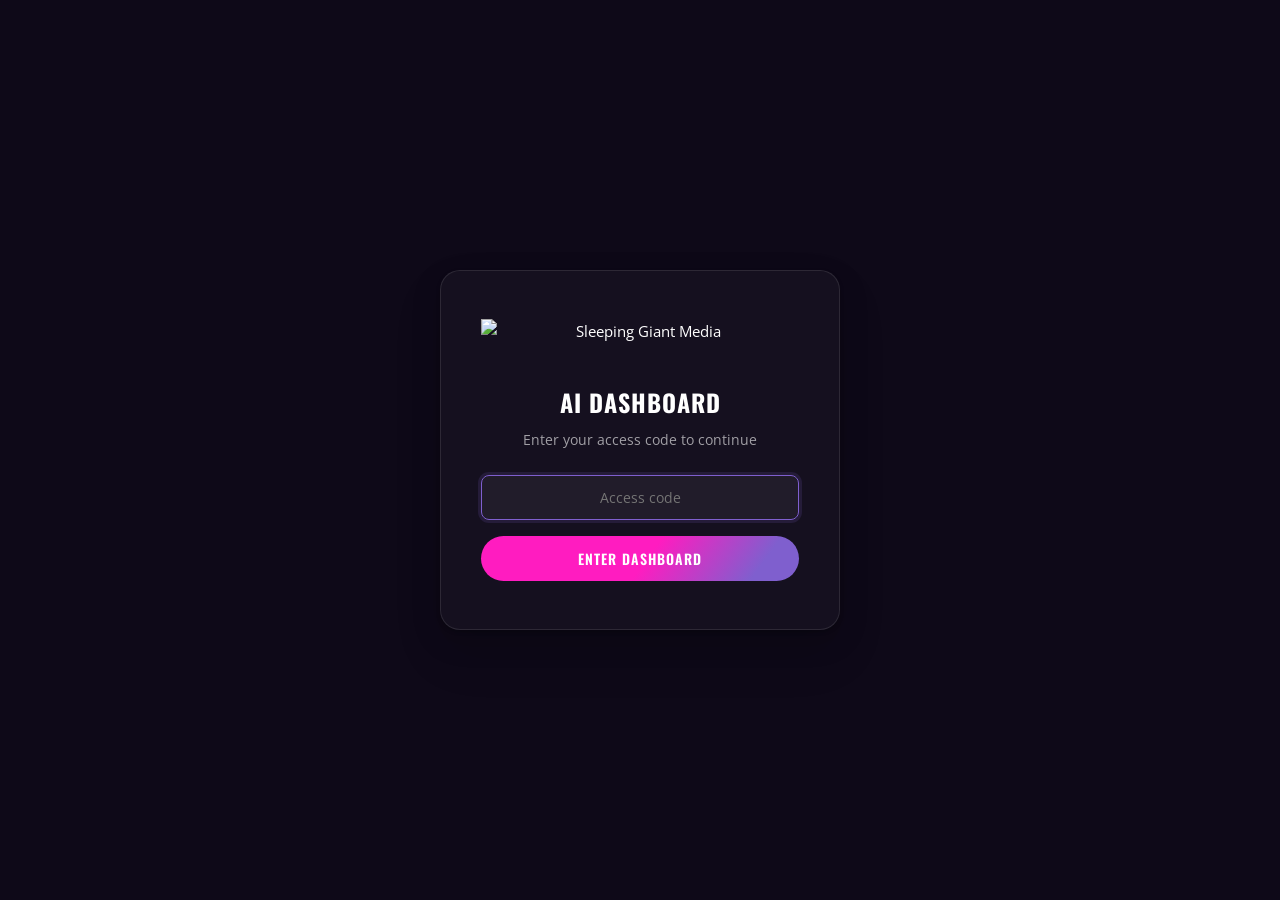
==== index.html @ 68fb194f "Initial commit: SGM AI Dashboard" ====
<!DOCTYPE html>
<html lang="en">
<head>
  <meta charset="UTF-8">
  <meta name="viewport" content="width=device-width, initial-scale=1.0">
  <title>SGM AI Dashboard</title>
  <link rel="stylesheet" href="css/styles.css">
  <link rel="icon" href="data:image/svg+xml,<svg xmlns='http://www.w3.org/2000/svg' viewBox='0 0 32 32'><rect width='32' height='32' rx='6' fill='%2326153A'/><text x='16' y='22' font-size='18' text-anchor='middle' fill='white'>S</text></svg>">
</head>
<body>

  <!-- Background Effects -->
  <div class="orb-container">
    <div class="orb orb--1"></div>
    <div class="orb orb--2"></div>
  </div>
  <div class="grain-overlay"></div>

  <div class="portal-page">
    <!-- The password gate will be injected here by auth.js -->
    <!-- On successful auth, user is redirected to home.html -->
  </div>

  <script src="js/config.js"></script>
  <script src="js/auth.js"></script>
  <script>
    document.addEventListener('DOMContentLoaded', () => {
      if (sessionStorage.getItem('sgm_auth') === 'true') {
        window.location.href = 'home.html';
      } else {
        Auth.showGate();
      }
    });
  </script>
</body>
</html>
---- css/styles.css ----
/* ============================================================
   SGM AI Dashboard — Stylesheet
   ============================================================ */

@import url('https://fonts.googleapis.com/css2?family=Oswald:wght@400;500;600;700&family=Open+Sans:wght@400;500;600;700&display=swap');

/* ── Design Tokens ───────────────────────────────────────── */

:root {
  /* Backgrounds (darkest → lightest) */
  --bg-deepest: #0e0918;
  --bg-base: #26153a;
  --bg-elevated: #3c2c4e;
  --bg-card: rgba(255, 255, 255, 0.03);
  --bg-card-hover: rgba(255, 255, 255, 0.06);
  --bg-input: rgba(255, 255, 255, 0.05);

  /* Brand */
  --brand-gradient: linear-gradient(126deg, #ff1cc0 52%, #7f5fce 86%);
  --brand-pink: #ff1cc0;
  --brand-purple: #7f5fce;

  /* Text */
  --text-primary: #ffffff;
  --text-secondary: rgba(255, 255, 255, 0.6);
  --text-muted: rgba(255, 255, 255, 0.35);

  /* Borders */
  --border-glass: rgba(255, 255, 255, 0.1);
  --border-subtle: rgba(255, 255, 255, 0.06);
  --border-focus: rgba(127, 95, 206, 0.5);

  /* Radii */
  --radius-sm: 12px;
  --radius-md: 20px;
  --radius-pill: 40px;

  /* Shadows */
  --shadow-card: 0 2px 4px rgba(0,0,0,0.2), 0 10px 30px rgba(0,0,0,0.15), 0 25px 50px rgba(0,0,0,0.1);
  --shadow-glow: 0 0 30px rgba(127, 95, 206, 0.15), 0 0 60px rgba(255, 28, 192, 0.08);

  /* Typography */
  --font-display: 'Oswald', sans-serif;
  --font-body: 'Open Sans', sans-serif;

  /* Nav */
  --nav-height: 72px;
}

/* ── Reset & Base ────────────────────────────────────────── */

*, *::before, *::after {
  margin: 0;
  padding: 0;
  box-sizing: border-box;
}

html {
  scroll-behavior: smooth;
}

body {
  font-family: var(--font-body);
  font-size: 15px;
  line-height: 1.6;
  color: var(--text-primary);
  background: var(--bg-deepest);
  min-height: 100vh;
  -webkit-font-smoothing: antialiased;
  -moz-osx-font-smoothing: grayscale;
}

a {
  color: inherit;
  text-decoration: none;
}

img {
  max-width: 100%;
  display: block;
}

ul, ol {
  list-style: none;
}

button {
  cursor: pointer;
  font-family: inherit;
}

input, select, textarea {
  font-family: inherit;
  outline: none;
}

.hidden {
  display: none !important;
}

/* ── Background Effects ──────────────────────────────────── */

.orb-container {
  position: fixed;
  top: 0;
  left: 0;
  width: 100%;
  height: 100%;
  pointer-events: none;
  z-index: 0;
  overflow: hidden;
}

.orb {
  position: absolute;
  border-radius: 50%;
  filter: blur(80px);
  opacity: 0.12;
}

.orb--1 {
  width: 500px;
  height: 500px;
  background: var(--brand-pink);
  top: -10%;
  right: -5%;
  animation: orbFloat1 18s ease-in-out infinite;
}

.orb--2 {
  width: 400px;
  height: 400px;
  background: var(--brand-purple);
  bottom: -10%;
  left: -5%;
  animation: orbFloat2 22s ease-in-out infinite;
}

@keyframes orbFloat1 {
  0%, 100% { transform: translate(0, 0); }
  33% { transform: translate(-30px, 40px); }
  66% { transform: translate(20px, -20px); }
}

@keyframes orbFloat2 {
  0%, 100% { transform: translate(0, 0); }
  33% { transform: translate(40px, -30px); }
  66% { transform: translate(-20px, 20px); }
}

.grain-overlay {
  position: fixed;
  top: 0;
  left: 0;
  width: 100%;
  height: 100%;
  opacity: 0.03;
  z-index: 9999;
  pointer-events: none;
  background-image: url("data:image/svg+xml,%3Csvg viewBox='0 0 256 256' xmlns='http://www.w3.org/2000/svg'%3E%3Cfilter id='noise'%3E%3CfeTurbulence type='fractalNoise' baseFrequency='0.9' numOctaves='4' stitchTiles='stitch'/%3E%3C/filter%3E%3Crect width='100%25' height='100%25' filter='url(%23noise)'/%3E%3C/svg%3E");
}

/* ── Portal Page Container ───────────────────────────────── */

.portal-page {
  position: relative;
  z-index: 1;
  min-height: 100vh;
}

/* ── Navigation ──────────────────────────────────────────── */

.portal-nav {
  position: sticky;
  top: 0;
  z-index: 100;
  height: var(--nav-height);
  display: flex;
  align-items: center;
  justify-content: space-between;
  padding: 0 32px;
  background: rgba(14, 9, 24, 0.85);
  backdrop-filter: blur(20px);
  -webkit-backdrop-filter: blur(20px);
  border-bottom: 1px solid var(--border-glass);
}

.portal-nav__logo {
  height: 32px;
  width: auto;
  filter: brightness(0) invert(1);
}

.portal-nav__links {
  display: flex;
  list-style: none;
  gap: 4px;
  margin: 0;
  padding: 0;
}

.portal-nav__link {
  font-family: var(--font-display);
  font-size: 13px;
  font-weight: 600;
  text-transform: uppercase;
  letter-spacing: 1px;
  color: var(--text-secondary);
  text-decoration: none;
  padding: 8px 18px;
  border-radius: var(--radius-pill);
  transition: all 0.2s ease;
}

.portal-nav__link:hover {
  color: var(--text-primary);
  background: rgba(255, 255, 255, 0.05);
}

.portal-nav__link--active {
  color: var(--text-primary);
  background: rgba(127, 95, 206, 0.2);
}

.portal-nav__hamburger {
  display: none;
  background: none;
  border: none;
  color: var(--text-primary);
  font-size: 24px;
  padding: 8px;
  cursor: pointer;
}

/* ── Page Content Layout ─────────────────────────────────── */

.page-content {
  max-width: 1400px;
  margin: 0 auto;
  padding: 40px 32px 64px;
}

.section-label {
  font-family: var(--font-display);
  font-size: 13px;
  font-weight: 600;
  text-transform: uppercase;
  letter-spacing: 2px;
  color: var(--text-secondary);
  display: flex;
  align-items: center;
  gap: 10px;
  margin-bottom: 12px;
}

.section-label::before {
  content: '';
  width: 24px;
  height: 3px;
  background: var(--brand-gradient);
  border-radius: 2px;
}

.page-title {
  font-family: var(--font-display);
  font-size: 36px;
  font-weight: 700;
  text-transform: uppercase;
  letter-spacing: 1px;
  color: var(--text-primary);
  margin-bottom: 8px;
  line-height: 1.2;
}

.page-subtitle {
  font-family: var(--font-body);
  font-size: 15px;
  color: var(--text-secondary);
  margin-bottom: 32px;
  line-height: 1.6;
}

/* ── Glass Card ──────────────────────────────────────────── */

.glass-card {
  background: var(--bg-card);
  border: 1px solid var(--border-glass);
  border-radius: var(--radius-md);
  box-shadow: var(--shadow-card);
  transition: transform 0.3s ease, box-shadow 0.3s ease, border-color 0.3s ease;
}

.glass-card--interactive:hover {
  transform: translateY(-3px);
  box-shadow: var(--shadow-card), var(--shadow-glow);
  border-color: rgba(127, 95, 206, 0.25);
}

/* ── Buttons ─────────────────────────────────────────────── */

.btn-gradient {
  display: inline-flex;
  align-items: center;
  justify-content: center;
  gap: 8px;
  padding: 12px 28px;
  background: var(--brand-gradient);
  color: var(--text-primary);
  border: none;
  border-radius: var(--radius-pill);
  font-family: var(--font-display);
  font-size: 14px;
  font-weight: 600;
  text-transform: uppercase;
  letter-spacing: 1px;
  text-decoration: none;
  transition: all 0.2s ease;
  cursor: pointer;
}

.btn-gradient:hover {
  opacity: 0.92;
  transform: translateY(-1px);
  box-shadow: 0 8px 24px rgba(255, 28, 192, 0.3);
}

.btn-outline {
  display: inline-flex;
  align-items: center;
  justify-content: center;
  gap: 8px;
  padding: 10px 24px;
  background: transparent;
  color: var(--text-primary);
  border: 1px solid var(--border-glass);
  border-radius: var(--radius-pill);
  font-family: var(--font-display);
  font-size: 13px;
  font-weight: 600;
  text-transform: uppercase;
  letter-spacing: 1px;
  text-decoration: none;
  transition: all 0.2s ease;
  cursor: pointer;
}

.btn-outline:hover {
  border-color: var(--brand-purple);
  background: rgba(127, 95, 206, 0.1);
  box-shadow: 0 0 20px rgba(127, 95, 206, 0.15);
}

/* ── Badges / Pills ──────────────────────────────────────── */

.badge {
  display: inline-block;
  padding: 4px 12px;
  border-radius: var(--radius-pill);
  font-family: var(--font-display);
  font-size: 11px;
  font-weight: 600;
  text-transform: uppercase;
  letter-spacing: 0.8px;
  white-space: nowrap;
}

.badge--not-started    { background: rgba(156,163,175,0.15); color: #9CA3AF; }
.badge--briefed        { background: rgba(59,130,246,0.15);  color: #60A5FA; }
.badge--in-progress    { background: rgba(245,158,11,0.15);  color: #FBBF24; }
.badge--blocked        { background: rgba(239,68,68,0.15);   color: #F87171; }
.badge--on-hold        { background: rgba(100,116,139,0.15); color: #94A3B8; }
.badge--complete       { background: rgba(16,185,129,0.15);  color: #34D399; }
.badge--ready-for-review { background: rgba(127,95,206,0.15); color: #A78BFA; }

/* ── Gradient Text ───────────────────────────────────────── */

.gradient-text {
  background: var(--brand-gradient);
  -webkit-background-clip: text;
  -webkit-text-fill-color: transparent;
  background-clip: text;
}

/* ── Form Controls ───────────────────────────────────────── */

.filter-control {
  padding: 10px 14px;
  background: var(--bg-input);
  border: 1px solid var(--border-glass);
  border-radius: 8px;
  font-family: var(--font-body);
  font-size: 13px;
  color: var(--text-primary);
  transition: border-color 0.2s ease, box-shadow 0.2s ease;
}

.filter-control:focus {
  border-color: var(--brand-purple);
  box-shadow: 0 0 0 3px rgba(127, 95, 206, 0.15);
}

.filter-control::placeholder {
  color: var(--text-muted);
}

/* Select styling */
.filter-control[type="select"],
select.filter-control {
  appearance: none;
  -webkit-appearance: none;
  background-image: url("data:image/svg+xml,%3Csvg xmlns='http://www.w3.org/2000/svg' width='12' height='12' viewBox='0 0 24 24' fill='none' stroke='rgba(255,255,255,0.35)' stroke-width='2'%3E%3Cpolyline points='6 9 12 15 18 9'/%3E%3C/svg%3E");
  background-repeat: no-repeat;
  background-position: right 12px center;
  background-size: 12px;
  padding-right: 36px;
  cursor: pointer;
}

select.filter-control option {
  background: var(--bg-base);
  color: var(--text-primary);
}

/* ── Password Gate ───────────────────────────────────────── */

.password-gate {
  position: fixed;
  top: 0;
  left: 0;
  width: 100%;
  height: 100%;
  display: flex;
  align-items: center;
  justify-content: center;
  z-index: 10000;
  background: var(--bg-deepest);
}

.password-card {
  background: var(--bg-card);
  border: 1px solid var(--border-glass);
  border-radius: var(--radius-md);
  box-shadow: var(--shadow-card);
  padding: 48px 40px;
  text-align: center;
  max-width: 400px;
  width: 90%;
}

.password-card__logo {
  height: 40px;
  margin: 0 auto 24px;
}

.password-card__title {
  font-family: var(--font-display);
  font-size: 24px;
  font-weight: 700;
  text-transform: uppercase;
  letter-spacing: 1px;
  color: var(--text-primary);
  margin-bottom: 8px;
}

.password-card__subtitle {
  font-family: var(--font-body);
  font-size: 14px;
  color: var(--text-secondary);
  margin-bottom: 24px;
}

.password-card__input {
  width: 100%;
  padding: 12px 16px;
  background: var(--bg-input);
  border: 1px solid var(--border-glass);
  border-radius: 8px;
  font-family: var(--font-body);
  font-size: 14px;
  color: var(--text-primary);
  margin-bottom: 16px;
  text-align: center;
  transition: border-color 0.2s ease, box-shadow 0.2s ease;
}

.password-card__input:focus {
  outline: none;
  border-color: var(--brand-purple);
  box-shadow: 0 0 0 3px rgba(127, 95, 206, 0.15);
}

.password-card__submit {
  width: 100%;
  padding: 12px 28px;
  background: var(--brand-gradient);
  color: var(--text-primary);
  border: none;
  border-radius: var(--radius-pill);
  font-family: var(--font-display);
  font-size: 14px;
  font-weight: 600;
  text-transform: uppercase;
  letter-spacing: 1px;
  cursor: pointer;
  transition: all 0.2s ease;
}

.password-card__submit:hover {
  opacity: 0.92;
  transform: translateY(-1px);
  box-shadow: 0 8px 24px rgba(255, 28, 192, 0.3);
}

.password-card__error {
  font-family: var(--font-body);
  font-size: 13px;
  color: #F87171;
  margin-top: 12px;
}

/* ── Filter Bar (Tools Page) ─────────────────────────────── */

.filter-bar {
  padding: 24px 28px;
  margin-bottom: 32px;
  display: flex;
  flex-direction: column;
  gap: 16px;
}

.filter-bar__search {
  position: relative;
  width: 100%;
}

.filter-bar__search-icon {
  position: absolute;
  left: 14px;
  top: 50%;
  transform: translateY(-50%);
  width: 18px;
  height: 18px;
  color: var(--text-muted);
  pointer-events: none;
}

.filter-bar__search-input {
  width: 100%;
  padding: 12px 16px 12px 44px;
  font-size: 14px;
  border-radius: var(--radius-sm);
}

.filter-bar__dropdowns {
  display: flex;
  gap: 12px;
  flex-wrap: wrap;
}

.filter-bar__select {
  flex: 1;
  min-width: 160px;
}

.filter-bar__active {
  display: flex;
  flex-wrap: wrap;
  gap: 8px;
  align-items: center;
  min-height: 0;
}

.filter-bar__active:empty {
  display: none;
}

.filter-pill {
  display: inline-flex;
  align-items: center;
  gap: 6px;
  padding: 6px 12px;
  background: rgba(127, 95, 206, 0.15);
  border: 1px solid rgba(127, 95, 206, 0.3);
  border-radius: var(--radius-pill);
  font-family: var(--font-body);
  font-size: 12px;
  font-weight: 600;
  color: #A78BFA;
}

.filter-pill__remove {
  background: none;
  border: none;
  color: #A78BFA;
  cursor: pointer;
  font-size: 16px;
  line-height: 1;
  padding: 0;
  opacity: 0.7;
  transition: opacity 0.2s;
}

.filter-pill__remove:hover {
  opacity: 1;
}

.filter-bar__clear {
  padding: 6px 14px;
  font-size: 12px;
}

.filter-bar__count {
  font-family: var(--font-body);
  font-size: 13px;
  color: var(--text-muted);
}

/* ── Tool Grid ───────────────────────────────────────────── */

.tool-grid {
  display: grid;
  grid-template-columns: repeat(3, 1fr);
  gap: 24px;
}

/* ── Tool Card ───────────────────────────────────────────── */

.tool-card {
  padding: 28px;
  display: flex;
  flex-direction: column;
}

.tool-card:hover {
  transform: translateY(-3px);
  box-shadow: var(--shadow-card), var(--shadow-glow);
  border-color: rgba(127, 95, 206, 0.25);
}

.tool-card__header {
  display: flex;
  justify-content: space-between;
  align-items: center;
  margin-bottom: 16px;
}

.tool-card__platform-tag {
  font-family: var(--font-display);
  font-size: 11px;
  font-weight: 600;
  text-transform: uppercase;
  letter-spacing: 1px;
  color: var(--text-secondary);
  padding: 4px 10px;
  border: 1px solid var(--border-glass);
  border-radius: var(--radius-pill);
}

.tool-card__name {
  font-family: var(--font-display);
  font-size: 18px;
  font-weight: 600;
  text-transform: uppercase;
  letter-spacing: 0.3px;
  color: var(--text-primary);
  margin-bottom: 10px;
  line-height: 1.3;
}

.tool-card__description {
  font-family: var(--font-body);
  font-size: 14px;
  line-height: 1.6;
  color: var(--text-secondary);
  margin-bottom: 16px;
  display: -webkit-box;
  -webkit-line-clamp: 3;
  -webkit-box-orient: vertical;
  overflow: hidden;
}

.tool-card__divider {
  height: 1px;
  background: var(--border-subtle);
  margin-bottom: 16px;
}

.tool-card__meta {
  display: grid;
  grid-template-columns: 1fr 1fr;
  gap: 12px;
  margin-bottom: 20px;
}

.tool-card__meta-item {
  min-width: 0;
}

.tool-card__meta-label {
  display: block;
  font-family: var(--font-display);
  font-size: 11px;
  font-weight: 600;
  text-transform: uppercase;
  letter-spacing: 1.2px;
  color: var(--text-muted);
  margin-bottom: 2px;
}

.tool-card__meta-value {
  display: block;
  font-family: var(--font-body);
  font-size: 13px;
  color: var(--text-secondary);
  overflow: hidden;
  text-overflow: ellipsis;
  white-space: nowrap;
}

.tool-card__link {
  margin-top: auto;
  text-align: center;
  text-decoration: none;
  width: 100%;
}

.tool-card__link svg {
  width: 14px;
  height: 14px;
}

.tool-card__link--disabled {
  background: transparent;
  border: 1px solid var(--border-glass);
  opacity: 0.5;
  pointer-events: none;
  cursor: default;
}

/* ── Empty State ─────────────────────────────────────────── */

.tool-grid__empty {
  text-align: center;
  padding: 80px 24px;
}

.tool-grid__empty-icon {
  color: var(--text-muted);
  margin-bottom: 16px;
}

.tool-grid__empty-icon svg {
  width: 48px;
  height: 48px;
}

.tool-grid__empty-title {
  font-family: var(--font-display);
  font-size: 20px;
  font-weight: 600;
  text-transform: uppercase;
  letter-spacing: 1px;
  color: var(--text-primary);
  margin-bottom: 8px;
}

.tool-grid__empty-text {
  font-family: var(--font-body);
  font-size: 14px;
  color: var(--text-secondary);
  margin-bottom: 24px;
}

/* ── Placeholder Pages ───────────────────────────────────── */

.placeholder-card {
  max-width: 560px;
  margin: 80px auto 0;
  padding: 48px 40px;
  text-align: center;
}

.placeholder-card__icon {
  color: var(--text-muted);
  margin-bottom: 24px;
}

.placeholder-card__icon svg {
  width: 48px;
  height: 48px;
}

.placeholder-card__title {
  font-family: var(--font-display);
  font-size: 24px;
  font-weight: 600;
  text-transform: uppercase;
  letter-spacing: 1px;
  color: var(--text-primary);
  margin-bottom: 16px;
}

.placeholder-card__text {
  font-family: var(--font-body);
  font-size: 15px;
  line-height: 1.7;
  color: var(--text-secondary);
}

/* ── Home Page ───────────────────────────────────────────── */

.home-welcome {
  text-align: center;
  margin-bottom: 48px;
}

.home-welcome__title {
  font-family: var(--font-display);
  font-size: 42px;
  font-weight: 700;
  text-transform: uppercase;
  letter-spacing: 1px;
  margin-bottom: 16px;
  line-height: 1.1;
}

.home-welcome__text {
  font-family: var(--font-body);
  font-size: 16px;
  color: var(--text-secondary);
  max-width: 640px;
  margin: 0 auto;
  line-height: 1.7;
}

.home-sections {
  display: grid;
  grid-template-columns: repeat(3, 1fr);
  gap: 24px;
  margin-bottom: 48px;
}

.home-card {
  padding: 32px 28px;
  text-align: center;
  display: flex;
  flex-direction: column;
  align-items: center;
  gap: 16px;
}

.home-card__icon {
  width: 48px;
  height: 48px;
  color: var(--brand-purple);
}

.home-card__title {
  font-family: var(--font-display);
  font-size: 18px;
  font-weight: 600;
  text-transform: uppercase;
  letter-spacing: 0.5px;
  color: var(--text-primary);
}

.home-card__text {
  font-family: var(--font-body);
  font-size: 14px;
  color: var(--text-secondary);
  line-height: 1.6;
  flex: 1;
}

.home-card__link {
  margin-top: auto;
  text-decoration: none;
}

.home-training {
  margin-bottom: 48px;
}

.home-training__title {
  font-family: var(--font-display);
  font-size: 20px;
  font-weight: 600;
  text-transform: uppercase;
  letter-spacing: 1px;
  color: var(--text-primary);
  margin-bottom: 16px;
}

/* ── Fade-In Animation ───────────────────────────────────── */

@keyframes fadeInStagger {
  from {
    opacity: 0;
    transform: translateY(16px);
  }
  to {
    opacity: 1;
    transform: translateY(0);
  }
}

.fade-in {
  opacity: 0;
  transform: translateY(16px);
  animation: fadeInStagger 0.5s ease-out forwards;
}

.fade-in:nth-child(1) { animation-delay: 0.05s; }
.fade-in:nth-child(2) { animation-delay: 0.10s; }
.fade-in:nth-child(3) { animation-delay: 0.15s; }
.fade-in:nth-child(4) { animation-delay: 0.20s; }
.fade-in:nth-child(5) { animation-delay: 0.25s; }
.fade-in:nth-child(6) { animation-delay: 0.30s; }
.fade-in:nth-child(7) { animation-delay: 0.35s; }
.fade-in:nth-child(8) { animation-delay: 0.40s; }

/* ── Responsive ──────────────────────────────────────────── */

/* Tablet: 768px – 1024px */
@media (max-width: 1024px) {
  .tool-grid {
    grid-template-columns: repeat(2, 1fr);
    gap: 20px;
  }

  .home-sections {
    grid-template-columns: repeat(2, 1fr);
    gap: 20px;
  }

  .page-content {
    padding: 32px 24px 48px;
  }

  .filter-bar__select {
    min-width: calc(50% - 6px);
    flex: 0 0 calc(50% - 6px);
  }
}

/* Mobile: < 768px */
@media (max-width: 768px) {
  .portal-nav {
    height: 60px;
    padding: 0 16px;
  }

  .portal-nav__links {
    display: none;
    position: absolute;
    top: 60px;
    left: 0;
    right: 0;
    background: rgba(14, 9, 24, 0.95);
    backdrop-filter: blur(20px);
    -webkit-backdrop-filter: blur(20px);
    flex-direction: column;
    padding: 16px;
    border-bottom: 1px solid var(--border-glass);
  }

  .portal-nav__links--open {
    display: flex;
  }

  .portal-nav__hamburger {
    display: block;
  }

  .portal-nav__link {
    padding: 12px 16px;
    width: 100%;
  }

  .tool-grid {
    grid-template-columns: 1fr;
    gap: 16px;
  }

  .home-sections {
    grid-template-columns: 1fr;
    gap: 16px;
  }

  .filter-bar {
    padding: 20px;
  }

  .filter-bar__dropdowns {
    flex-direction: column;
  }

  .filter-bar__select {
    min-width: 100%;
    flex: 1;
  }

  .page-title {
    font-size: 28px;
  }

  .home-welcome__title {
    font-size: 28px;
  }

  .page-content {
    padding: 24px 16px 48px;
  }

  .placeholder-card {
    margin-top: 40px;
    padding: 32px 24px;
  }
}

/* Small mobile: < 480px */
@media (max-width: 480px) {
  .tool-card__meta {
    grid-template-columns: 1fr;
  }

  .filter-bar__active {
    flex-direction: column;
    align-items: flex-start;
  }
}
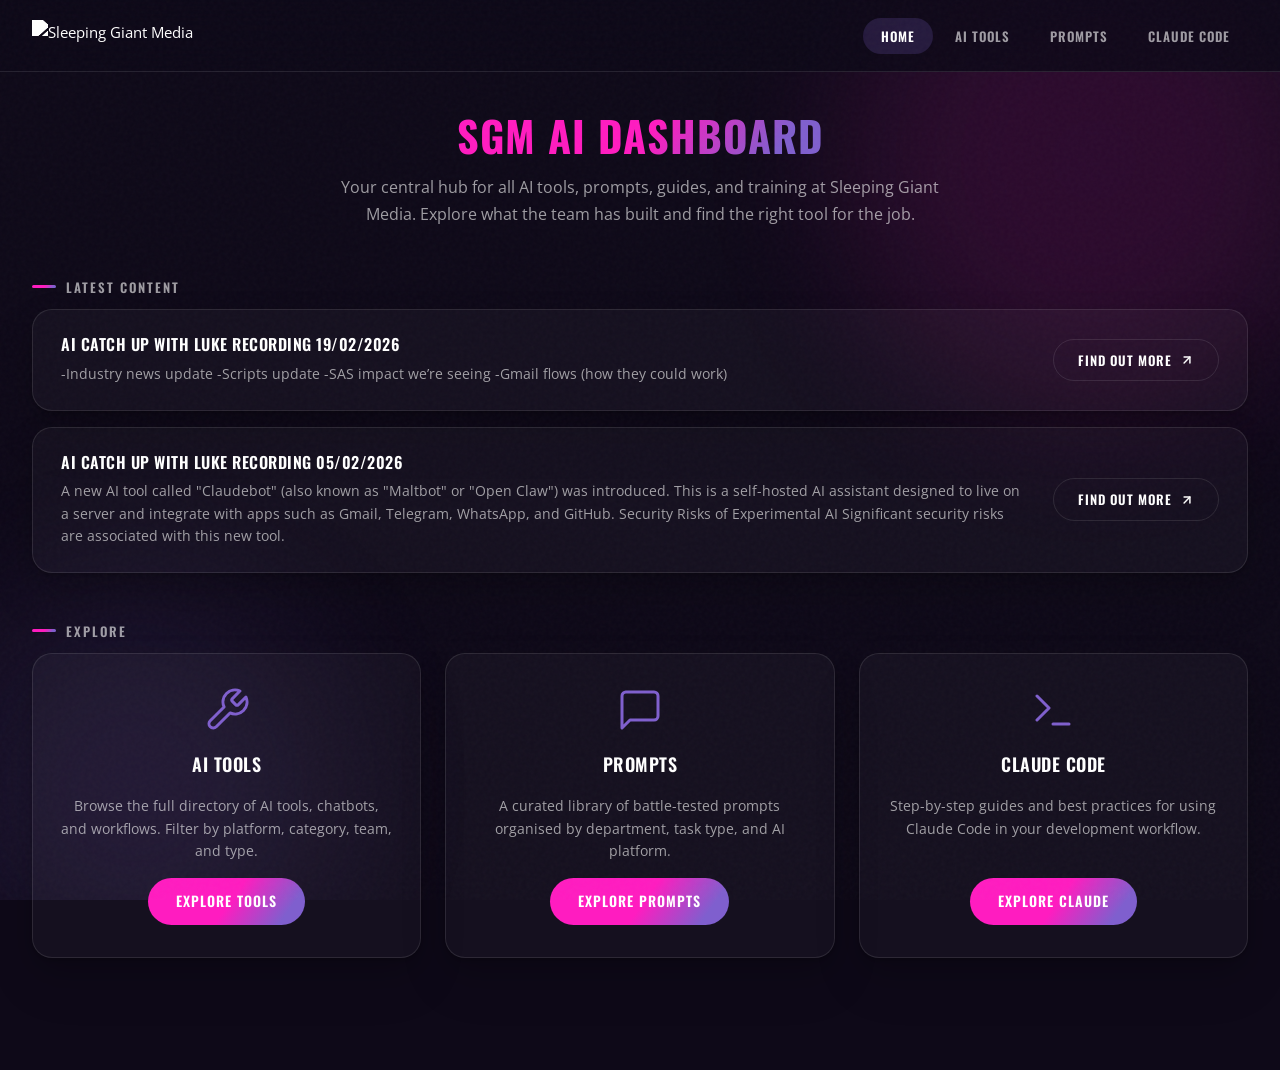
==== commit db6ea77f: "Add per-tool detail pages and Cloudflare Pages auth Adds an intermediary tool.html?id=… page populat" ====
--- a/index.html
+++ b/index.html
@@ -3,34 +3,12 @@
 <head>
   <meta charset="UTF-8">
   <meta name="viewport" content="width=device-width, initial-scale=1.0">
+  <meta http-equiv="refresh" content="0; url=home.html">
   <title>SGM AI Dashboard</title>
-  <link rel="stylesheet" href="css/styles.css">
   <link rel="icon" href="data:image/svg+xml,<svg xmlns='http://www.w3.org/2000/svg' viewBox='0 0 32 32'><rect width='32' height='32' rx='6' fill='%2326153A'/><text x='16' y='22' font-size='18' text-anchor='middle' fill='white'>S</text></svg>">
 </head>
 <body>
-
-  <!-- Background Effects -->
-  <div class="orb-container">
-    <div class="orb orb--1"></div>
-    <div class="orb orb--2"></div>
-  </div>
-  <div class="grain-overlay"></div>
-
-  <div class="portal-page">
-    <!-- The password gate will be injected here by auth.js -->
-    <!-- On successful auth, user is redirected to home.html -->
-  </div>
-
-  <script src="js/config.js"></script>
-  <script src="js/auth.js"></script>
-  <script>
-    document.addEventListener('DOMContentLoaded', () => {
-      if (sessionStorage.getItem('sgm_auth') === 'true') {
-        window.location.href = 'home.html';
-      } else {
-        Auth.showGate();
-      }
-    });
-  </script>
+  <script>window.location.replace('home.html');</script>
+  <noscript><a href="home.html">Continue to dashboard</a></noscript>
 </body>
 </html>
